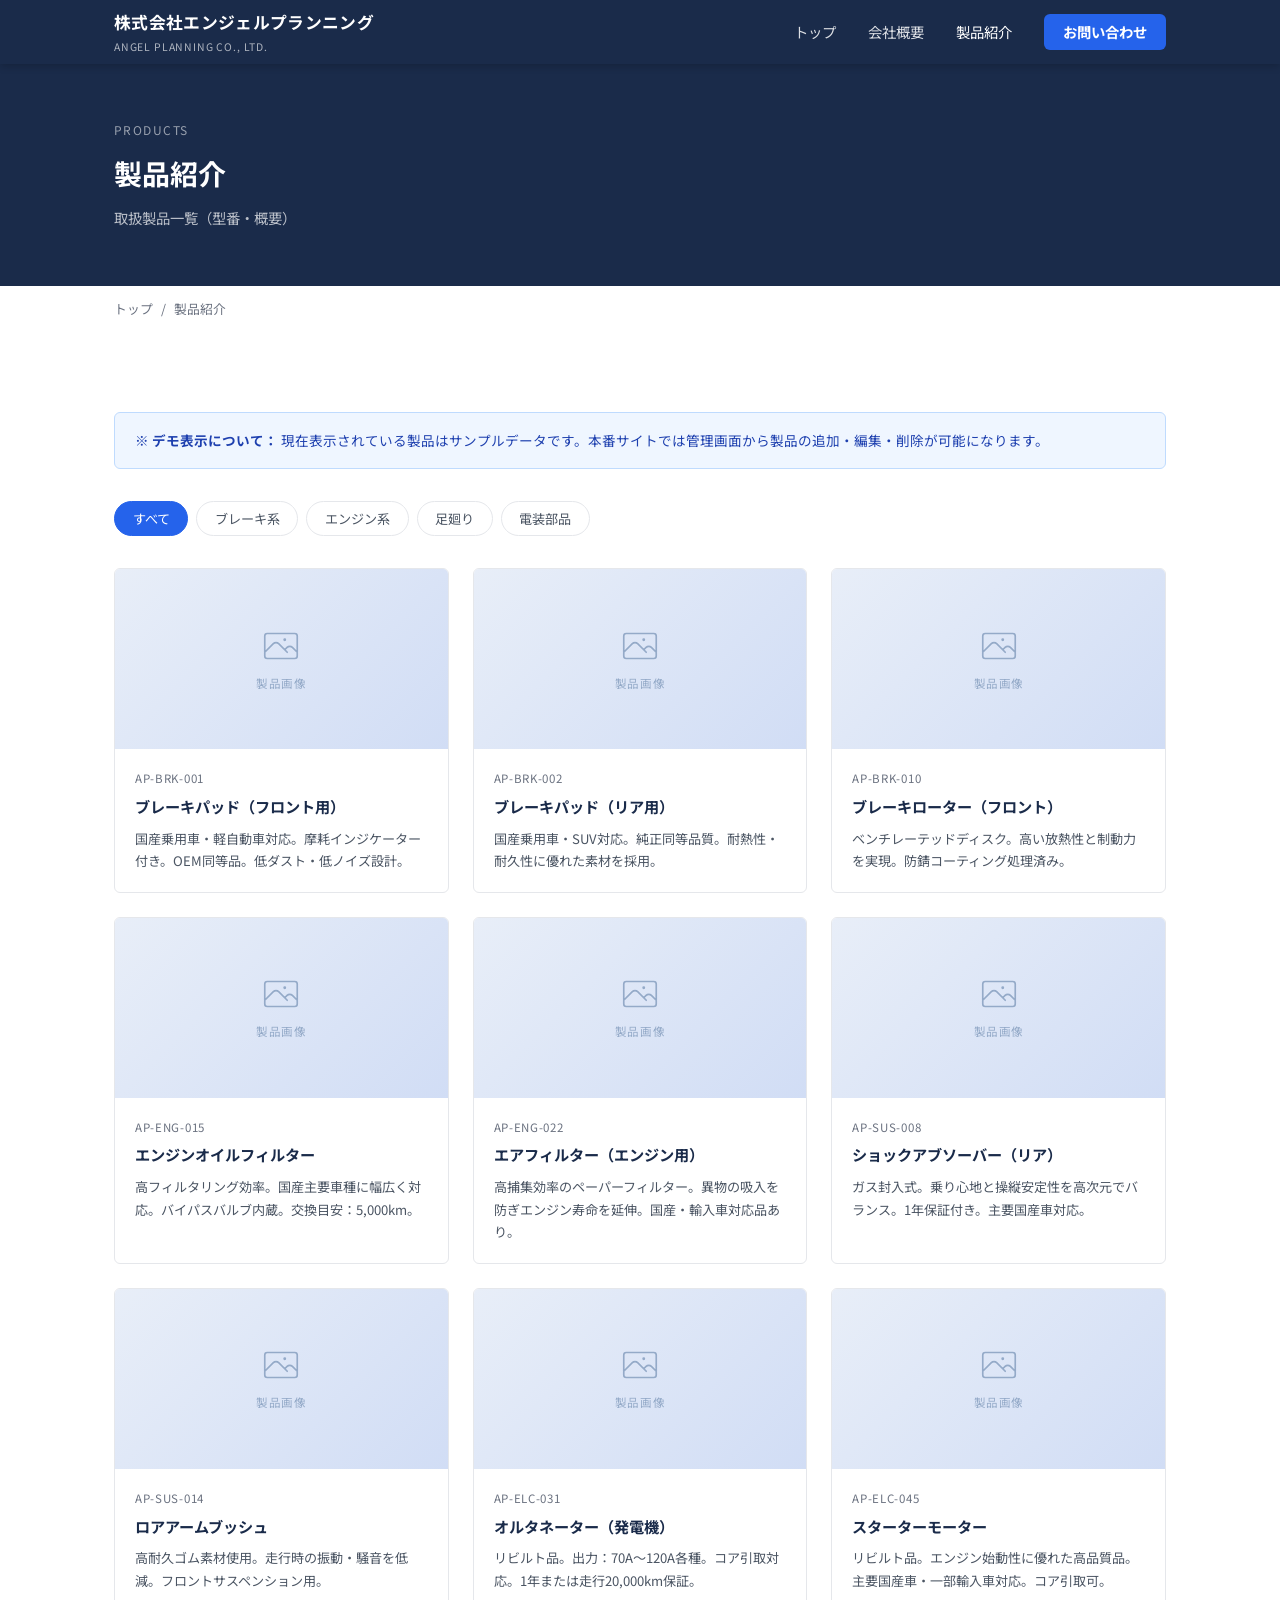
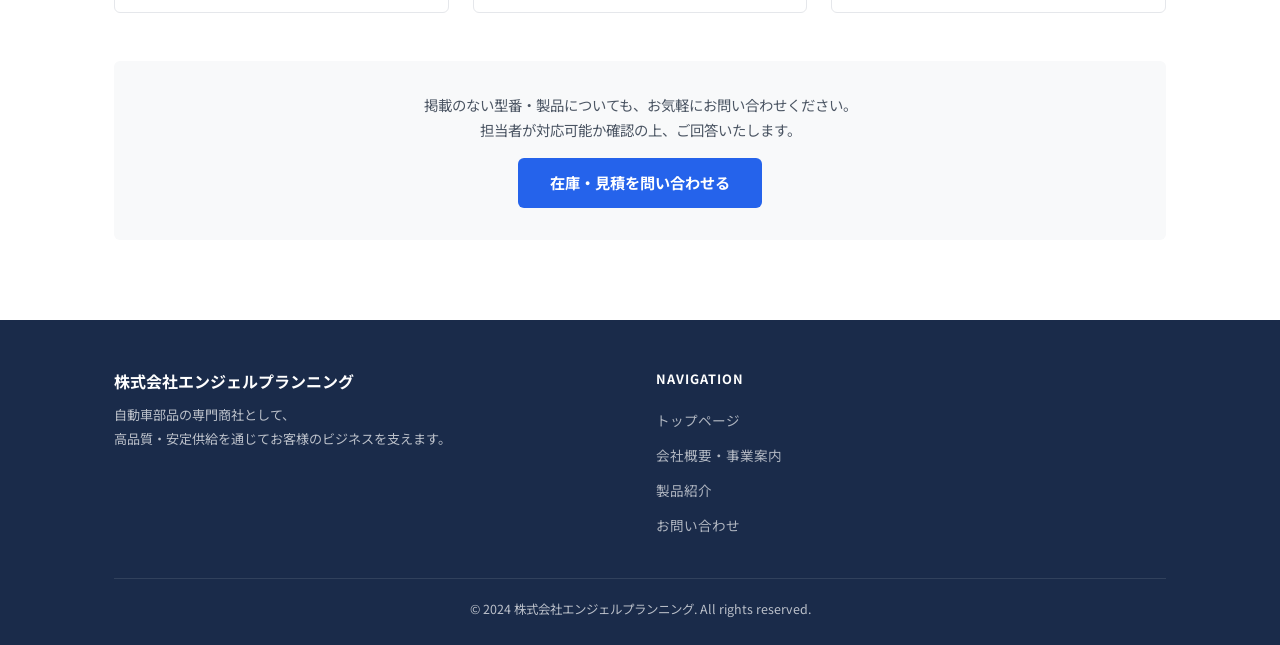
==== products.html @ ac756d66 "Initial commit: 株式会社エンジェルプランニング コーポレートサイト デモ - トップページ・会社概要・製品紹介・お問い合わせの全4ページ - レスポンシブ対応（768pxブレークポイン" ====
<!DOCTYPE html>
<html lang="ja">
<head>
  <meta charset="UTF-8">
  <meta name="viewport" content="width=device-width, initial-scale=1.0">
  <meta name="robots" content="noindex,nofollow">
  <title>製品紹介 | 株式会社エンジェルプランニング</title>
  <meta name="description" content="株式会社エンジェルプランニングの取扱製品一覧です。ブレーキ部品・エンジン部品・足廻り・電装部品など多数ラインアップ。">
  <link rel="preconnect" href="https://fonts.googleapis.com">
  <link rel="preconnect" href="https://fonts.gstatic.com" crossorigin>
  <link href="https://fonts.googleapis.com/css2?family=Noto+Sans+JP:wght@400;700&display=swap" rel="stylesheet">
  <link rel="stylesheet" href="assets/css/style.css">
</head>
<body class="page-body">

  <!-- ===== HEADER ===== -->
  <header class="site-header">
    <div class="container header-inner">
      <a href="index.html" class="site-logo">
        <span class="site-logo__main">株式会社エンジェルプランニング</span>
        <span class="site-logo__sub">Angel Planning Co., Ltd.</span>
      </a>
      <nav class="site-nav">
        <ul class="site-nav__list">
          <li><a href="index.html" class="site-nav__link">トップ</a></li>
          <li><a href="about.html" class="site-nav__link">会社概要</a></li>
          <li><a href="products.html" class="site-nav__link">製品紹介</a></li>
          <li><a href="contact.html" class="site-nav__link site-nav__link--cta">お問い合わせ</a></li>
        </ul>
      </nav>
      <button class="hamburger" aria-label="メニューを開く" aria-expanded="false">
        <span class="hamburger__line"></span>
        <span class="hamburger__line"></span>
        <span class="hamburger__line"></span>
      </button>
    </div>
    <nav class="mobile-nav">
      <ul class="mobile-nav__list">
        <li><a href="index.html" class="mobile-nav__link">トップ</a></li>
        <li><a href="about.html" class="mobile-nav__link">会社概要</a></li>
        <li><a href="products.html" class="mobile-nav__link">製品紹介</a></li>
        <li><a href="contact.html" class="mobile-nav__link">お問い合わせ</a></li>
      </ul>
    </nav>
  </header>

  <main>

    <!-- ===== PAGE HERO ===== -->
    <section class="page-hero">
      <div class="container">
        <p class="page-hero__label">Products</p>
        <h1 class="page-hero__title">製品紹介</h1>
        <p class="page-hero__desc">取扱製品一覧（型番・概要）</p>
      </div>
    </section>

    <!-- Breadcrumb -->
    <div class="container">
      <nav class="breadcrumb" aria-label="パンくずリスト">
        <span><a href="index.html">トップ</a></span>
        <span>製品紹介</span>
      </nav>
    </div>

    <!-- ===== PRODUCTS ===== -->
    <section class="section">
      <div class="container">

        <!-- 注記バナー -->
        <div style="background: #eff6ff; border: 1px solid #bfdbfe; border-radius: 6px; padding: 1rem 1.25rem; margin-bottom: 2rem; font-size: 0.85rem; color: #1e40af;">
          <strong>※ デモ表示について：</strong>
          現在表示されている製品はサンプルデータです。本番サイトでは管理画面から製品の追加・編集・削除が可能になります。
        </div>

        <!-- フィルター -->
        <div class="products-filter fade-in">
          <button class="filter-btn is-active" data-filter="all">すべて</button>
          <button class="filter-btn" data-filter="brake">ブレーキ系</button>
          <button class="filter-btn" data-filter="engine">エンジン系</button>
          <button class="filter-btn" data-filter="suspension">足廻り</button>
          <button class="filter-btn" data-filter="electrical">電装部品</button>
        </div>

        <!-- 製品グリッド -->
        <div class="products-grid products-grid--full">

          <!-- ブレーキ系 -->
          <div class="product-card fade-in" data-category="brake">
            <div class="product-card__img">
              <div class="product-card__img-placeholder">
                <svg xmlns="http://www.w3.org/2000/svg" fill="none" viewBox="0 0 24 24" stroke-width="1" stroke="currentColor"><path stroke-linecap="round" stroke-linejoin="round" d="M2.25 15.75l5.159-5.159a2.25 2.25 0 013.182 0l5.159 5.159m-1.5-1.5l1.409-1.409a2.25 2.25 0 013.182 0l2.909 2.909m-18 3.75h16.5a1.5 1.5 0 001.5-1.5V6a1.5 1.5 0 00-1.5-1.5H3.75A1.5 1.5 0 002.25 6v12a1.5 1.5 0 001.5 1.5zm10.5-11.25h.008v.008h-.008V8.25zm.375 0a.375.375 0 11-.75 0 .375.375 0 01.75 0z" /></svg>
                <span>製品画像</span>
              </div>
            </div>
            <div class="product-card__body">
              <p class="product-card__code">AP-BRK-001</p>
              <h3 class="product-card__name">ブレーキパッド（フロント用）</h3>
              <p class="product-card__desc">国産乗用車・軽自動車対応。摩耗インジケーター付き。OEM同等品。低ダスト・低ノイズ設計。</p>
            </div>
          </div>

          <div class="product-card fade-in" data-category="brake">
            <div class="product-card__img">
              <div class="product-card__img-placeholder">
                <svg xmlns="http://www.w3.org/2000/svg" fill="none" viewBox="0 0 24 24" stroke-width="1" stroke="currentColor"><path stroke-linecap="round" stroke-linejoin="round" d="M2.25 15.75l5.159-5.159a2.25 2.25 0 013.182 0l5.159 5.159m-1.5-1.5l1.409-1.409a2.25 2.25 0 013.182 0l2.909 2.909m-18 3.75h16.5a1.5 1.5 0 001.5-1.5V6a1.5 1.5 0 00-1.5-1.5H3.75A1.5 1.5 0 002.25 6v12a1.5 1.5 0 001.5 1.5zm10.5-11.25h.008v.008h-.008V8.25zm.375 0a.375.375 0 11-.75 0 .375.375 0 01.75 0z" /></svg>
                <span>製品画像</span>
              </div>
            </div>
            <div class="product-card__body">
              <p class="product-card__code">AP-BRK-002</p>
              <h3 class="product-card__name">ブレーキパッド（リア用）</h3>
              <p class="product-card__desc">国産乗用車・SUV対応。純正同等品質。耐熱性・耐久性に優れた素材を採用。</p>
            </div>
          </div>

          <div class="product-card fade-in" data-category="brake">
            <div class="product-card__img">
              <div class="product-card__img-placeholder">
                <svg xmlns="http://www.w3.org/2000/svg" fill="none" viewBox="0 0 24 24" stroke-width="1" stroke="currentColor"><path stroke-linecap="round" stroke-linejoin="round" d="M2.25 15.75l5.159-5.159a2.25 2.25 0 013.182 0l5.159 5.159m-1.5-1.5l1.409-1.409a2.25 2.25 0 013.182 0l2.909 2.909m-18 3.75h16.5a1.5 1.5 0 001.5-1.5V6a1.5 1.5 0 00-1.5-1.5H3.75A1.5 1.5 0 002.25 6v12a1.5 1.5 0 001.5 1.5zm10.5-11.25h.008v.008h-.008V8.25zm.375 0a.375.375 0 11-.75 0 .375.375 0 01.75 0z" /></svg>
                <span>製品画像</span>
              </div>
            </div>
            <div class="product-card__body">
              <p class="product-card__code">AP-BRK-010</p>
              <h3 class="product-card__name">ブレーキローター（フロント）</h3>
              <p class="product-card__desc">ベンチレーテッドディスク。高い放熱性と制動力を実現。防錆コーティング処理済み。</p>
            </div>
          </div>

          <!-- エンジン系 -->
          <div class="product-card fade-in" data-category="engine">
            <div class="product-card__img">
              <div class="product-card__img-placeholder">
                <svg xmlns="http://www.w3.org/2000/svg" fill="none" viewBox="0 0 24 24" stroke-width="1" stroke="currentColor"><path stroke-linecap="round" stroke-linejoin="round" d="M2.25 15.75l5.159-5.159a2.25 2.25 0 013.182 0l5.159 5.159m-1.5-1.5l1.409-1.409a2.25 2.25 0 013.182 0l2.909 2.909m-18 3.75h16.5a1.5 1.5 0 001.5-1.5V6a1.5 1.5 0 00-1.5-1.5H3.75A1.5 1.5 0 002.25 6v12a1.5 1.5 0 001.5 1.5zm10.5-11.25h.008v.008h-.008V8.25zm.375 0a.375.375 0 11-.75 0 .375.375 0 01.75 0z" /></svg>
                <span>製品画像</span>
              </div>
            </div>
            <div class="product-card__body">
              <p class="product-card__code">AP-ENG-015</p>
              <h3 class="product-card__name">エンジンオイルフィルター</h3>
              <p class="product-card__desc">高フィルタリング効率。国産主要車種に幅広く対応。バイパスバルブ内蔵。交換目安：5,000km。</p>
            </div>
          </div>

          <div class="product-card fade-in" data-category="engine">
            <div class="product-card__img">
              <div class="product-card__img-placeholder">
                <svg xmlns="http://www.w3.org/2000/svg" fill="none" viewBox="0 0 24 24" stroke-width="1" stroke="currentColor"><path stroke-linecap="round" stroke-linejoin="round" d="M2.25 15.75l5.159-5.159a2.25 2.25 0 013.182 0l5.159 5.159m-1.5-1.5l1.409-1.409a2.25 2.25 0 013.182 0l2.909 2.909m-18 3.75h16.5a1.5 1.5 0 001.5-1.5V6a1.5 1.5 0 00-1.5-1.5H3.75A1.5 1.5 0 002.25 6v12a1.5 1.5 0 001.5 1.5zm10.5-11.25h.008v.008h-.008V8.25zm.375 0a.375.375 0 11-.75 0 .375.375 0 01.75 0z" /></svg>
                <span>製品画像</span>
              </div>
            </div>
            <div class="product-card__body">
              <p class="product-card__code">AP-ENG-022</p>
              <h3 class="product-card__name">エアフィルター（エンジン用）</h3>
              <p class="product-card__desc">高捕集効率のペーパーフィルター。異物の吸入を防ぎエンジン寿命を延伸。国産・輸入車対応品あり。</p>
            </div>
          </div>

          <!-- 足廻り -->
          <div class="product-card fade-in" data-category="suspension">
            <div class="product-card__img">
              <div class="product-card__img-placeholder">
                <svg xmlns="http://www.w3.org/2000/svg" fill="none" viewBox="0 0 24 24" stroke-width="1" stroke="currentColor"><path stroke-linecap="round" stroke-linejoin="round" d="M2.25 15.75l5.159-5.159a2.25 2.25 0 013.182 0l5.159 5.159m-1.5-1.5l1.409-1.409a2.25 2.25 0 013.182 0l2.909 2.909m-18 3.75h16.5a1.5 1.5 0 001.5-1.5V6a1.5 1.5 0 00-1.5-1.5H3.75A1.5 1.5 0 002.25 6v12a1.5 1.5 0 001.5 1.5zm10.5-11.25h.008v.008h-.008V8.25zm.375 0a.375.375 0 11-.75 0 .375.375 0 01.75 0z" /></svg>
                <span>製品画像</span>
              </div>
            </div>
            <div class="product-card__body">
              <p class="product-card__code">AP-SUS-008</p>
              <h3 class="product-card__name">ショックアブソーバー（リア）</h3>
              <p class="product-card__desc">ガス封入式。乗り心地と操縦安定性を高次元でバランス。1年保証付き。主要国産車対応。</p>
            </div>
          </div>

          <div class="product-card fade-in" data-category="suspension">
            <div class="product-card__img">
              <div class="product-card__img-placeholder">
                <svg xmlns="http://www.w3.org/2000/svg" fill="none" viewBox="0 0 24 24" stroke-width="1" stroke="currentColor"><path stroke-linecap="round" stroke-linejoin="round" d="M2.25 15.75l5.159-5.159a2.25 2.25 0 013.182 0l5.159 5.159m-1.5-1.5l1.409-1.409a2.25 2.25 0 013.182 0l2.909 2.909m-18 3.75h16.5a1.5 1.5 0 001.5-1.5V6a1.5 1.5 0 00-1.5-1.5H3.75A1.5 1.5 0 002.25 6v12a1.5 1.5 0 001.5 1.5zm10.5-11.25h.008v.008h-.008V8.25zm.375 0a.375.375 0 11-.75 0 .375.375 0 01.75 0z" /></svg>
                <span>製品画像</span>
              </div>
            </div>
            <div class="product-card__body">
              <p class="product-card__code">AP-SUS-014</p>
              <h3 class="product-card__name">ロアアームブッシュ</h3>
              <p class="product-card__desc">高耐久ゴム素材使用。走行時の振動・騒音を低減。フロントサスペンション用。</p>
            </div>
          </div>

          <!-- 電装部品 -->
          <div class="product-card fade-in" data-category="electrical">
            <div class="product-card__img">
              <div class="product-card__img-placeholder">
                <svg xmlns="http://www.w3.org/2000/svg" fill="none" viewBox="0 0 24 24" stroke-width="1" stroke="currentColor"><path stroke-linecap="round" stroke-linejoin="round" d="M2.25 15.75l5.159-5.159a2.25 2.25 0 013.182 0l5.159 5.159m-1.5-1.5l1.409-1.409a2.25 2.25 0 013.182 0l2.909 2.909m-18 3.75h16.5a1.5 1.5 0 001.5-1.5V6a1.5 1.5 0 00-1.5-1.5H3.75A1.5 1.5 0 002.25 6v12a1.5 1.5 0 001.5 1.5zm10.5-11.25h.008v.008h-.008V8.25zm.375 0a.375.375 0 11-.75 0 .375.375 0 01.75 0z" /></svg>
                <span>製品画像</span>
              </div>
            </div>
            <div class="product-card__body">
              <p class="product-card__code">AP-ELC-031</p>
              <h3 class="product-card__name">オルタネーター（発電機）</h3>
              <p class="product-card__desc">リビルト品。出力：70A〜120A各種。コア引取対応。1年または走行20,000km保証。</p>
            </div>
          </div>

          <div class="product-card fade-in" data-category="electrical">
            <div class="product-card__img">
              <div class="product-card__img-placeholder">
                <svg xmlns="http://www.w3.org/2000/svg" fill="none" viewBox="0 0 24 24" stroke-width="1" stroke="currentColor"><path stroke-linecap="round" stroke-linejoin="round" d="M2.25 15.75l5.159-5.159a2.25 2.25 0 013.182 0l5.159 5.159m-1.5-1.5l1.409-1.409a2.25 2.25 0 013.182 0l2.909 2.909m-18 3.75h16.5a1.5 1.5 0 001.5-1.5V6a1.5 1.5 0 00-1.5-1.5H3.75A1.5 1.5 0 002.25 6v12a1.5 1.5 0 001.5 1.5zm10.5-11.25h.008v.008h-.008V8.25zm.375 0a.375.375 0 11-.75 0 .375.375 0 01.75 0z" /></svg>
                <span>製品画像</span>
              </div>
            </div>
            <div class="product-card__body">
              <p class="product-card__code">AP-ELC-045</p>
              <h3 class="product-card__name">スターターモーター</h3>
              <p class="product-card__desc">リビルト品。エンジン始動性に優れた高品質品。主要国産車・一部輸入車対応。コア引取可。</p>
            </div>
          </div>

        </div>

        <!-- お問い合わせへの誘導 -->
        <div style="text-align:center; margin-top: 3rem; padding: 2rem; background: var(--color-light); border-radius: 6px;" class="fade-in">
          <p style="font-size: 0.9rem; color: var(--color-text-muted); margin-bottom: 1rem;">
            掲載のない型番・製品についても、お気軽にお問い合わせください。<br>
            担当者が対応可能か確認の上、ご回答いたします。
          </p>
          <a href="contact.html" class="btn btn--primary">在庫・見積を問い合わせる</a>
        </div>

      </div>
    </section>

  </main>

  <!-- ===== FOOTER ===== -->
  <footer class="site-footer">
    <div class="container">
      <div class="footer-inner">
        <div class="footer-brand">
          <p class="footer-brand__name">株式会社エンジェルプランニング</p>
          <p class="footer-brand__desc">
            自動車部品の専門商社として、<br>
            高品質・安定供給を通じてお客様のビジネスを支えます。
          </p>
        </div>
        <div class="footer-nav">
          <p class="footer-nav__title">Navigation</p>
          <ul class="footer-nav__list">
            <li><a href="index.html" class="footer-nav__link">トップページ</a></li>
            <li><a href="about.html" class="footer-nav__link">会社概要・事業案内</a></li>
            <li><a href="products.html" class="footer-nav__link">製品紹介</a></li>
            <li><a href="contact.html" class="footer-nav__link">お問い合わせ</a></li>
          </ul>
        </div>
      </div>
      <div class="footer-bottom">
        <p>&copy; 2024 株式会社エンジェルプランニング. All rights reserved.</p>
      </div>
    </div>
  </footer>

  <script src="assets/js/main.js"></script>
</body>
</html>
---- assets/css/style.css ----
/* ============================================
   エンジェルプランニング - 共通スタイル
   ============================================ */

/* CSS Variables */
:root {
  --color-primary: #1a2b4a;
  --color-accent: #2563eb;
  --color-accent-hover: #1d4ed8;
  --color-white: #ffffff;
  --color-light: #f8f9fa;
  --color-gray: #6b7280;
  --color-gray-light: #e5e7eb;
  --color-text: #1f2937;
  --color-text-muted: #4b5563;

  --font-base: 'Noto Sans JP', sans-serif;

  --container-max: 1100px;
  --container-pad: 1.5rem;

  --radius: 6px;
  --shadow: 0 2px 12px rgba(0, 0, 0, 0.08);
  --shadow-md: 0 4px 24px rgba(0, 0, 0, 0.12);

  --transition: 0.2s ease;
}

/* Reset */
*, *::before, *::after {
  box-sizing: border-box;
  margin: 0;
  padding: 0;
}

html {
  font-size: 16px;
  scroll-behavior: smooth;
}

body {
  font-family: var(--font-base);
  color: var(--color-text);
  background: var(--color-white);
  line-height: 1.7;
  -webkit-font-smoothing: antialiased;
}

img {
  max-width: 100%;
  height: auto;
  display: block;
}

a {
  color: var(--color-accent);
  text-decoration: none;
  transition: color var(--transition);
}

a:hover {
  color: var(--color-accent-hover);
}

ul, ol {
  list-style: none;
}

/* ============================================
   Utility
   ============================================ */

.container {
  max-width: var(--container-max);
  margin: 0 auto;
  padding: 0 var(--container-pad);
}

.section {
  padding: 80px 0;
}

.section--gray {
  background: var(--color-light);
}

.section-title {
  font-size: 1.75rem;
  font-weight: 700;
  color: var(--color-primary);
  text-align: center;
  margin-bottom: 0.5rem;
}

.section-subtitle {
  font-size: 0.9rem;
  color: var(--color-gray);
  text-align: center;
  letter-spacing: 0.05em;
  text-transform: uppercase;
  margin-bottom: 3rem;
}

.section-title + .section-subtitle {
  margin-top: 0.4rem;
}

/* Buttons */
.btn {
  display: inline-block;
  padding: 0.75rem 2rem;
  border-radius: var(--radius);
  font-size: 0.95rem;
  font-weight: 700;
  font-family: var(--font-base);
  cursor: pointer;
  border: none;
  transition: background var(--transition), color var(--transition), transform var(--transition);
  text-align: center;
}

.btn:hover {
  transform: translateY(-1px);
}

.btn--primary {
  background: var(--color-accent);
  color: var(--color-white);
}

.btn--primary:hover {
  background: var(--color-accent-hover);
  color: var(--color-white);
}

.btn--outline {
  background: transparent;
  color: var(--color-white);
  border: 2px solid var(--color-white);
}

.btn--outline:hover {
  background: var(--color-white);
  color: var(--color-primary);
}

.btn--outline-dark {
  background: transparent;
  color: var(--color-accent);
  border: 2px solid var(--color-accent);
}

.btn--outline-dark:hover {
  background: var(--color-accent);
  color: var(--color-white);
}

/* ============================================
   Header / Nav
   ============================================ */

.site-header {
  position: fixed;
  top: 0;
  left: 0;
  width: 100%;
  background: var(--color-primary);
  z-index: 1000;
  box-shadow: 0 2px 8px rgba(0, 0, 0, 0.2);
}

.header-inner {
  display: flex;
  align-items: center;
  justify-content: space-between;
  height: 64px;
}

.site-logo {
  display: flex;
  flex-direction: column;
  gap: 1px;
  text-decoration: none;
}

.site-logo__main {
  font-size: 1.05rem;
  font-weight: 700;
  color: var(--color-white);
  letter-spacing: 0.02em;
}

.site-logo__sub {
  font-size: 0.65rem;
  color: rgba(255, 255, 255, 0.65);
  letter-spacing: 0.08em;
  text-transform: uppercase;
}

.site-nav__list {
  display: flex;
  gap: 2rem;
  align-items: center;
}

.site-nav__link {
  color: rgba(255, 255, 255, 0.85);
  font-size: 0.9rem;
  font-weight: 400;
  transition: color var(--transition);
}

.site-nav__link:hover,
.site-nav__link.is-active {
  color: var(--color-white);
}

.site-nav__link--cta {
  background: var(--color-accent);
  color: var(--color-white) !important;
  padding: 0.45rem 1.2rem;
  border-radius: var(--radius);
  font-weight: 700;
}

.site-nav__link--cta:hover {
  background: var(--color-accent-hover);
}

/* Hamburger */
.hamburger {
  display: none;
  flex-direction: column;
  justify-content: center;
  gap: 5px;
  width: 36px;
  height: 36px;
  background: none;
  border: none;
  cursor: pointer;
  padding: 4px;
}

.hamburger__line {
  display: block;
  width: 100%;
  height: 2px;
  background: var(--color-white);
  border-radius: 2px;
  transition: transform var(--transition), opacity var(--transition);
}

.hamburger.is-open .hamburger__line:nth-child(1) {
  transform: translateY(7px) rotate(45deg);
}
.hamburger.is-open .hamburger__line:nth-child(2) {
  opacity: 0;
}
.hamburger.is-open .hamburger__line:nth-child(3) {
  transform: translateY(-7px) rotate(-45deg);
}

/* Mobile Nav */
.mobile-nav {
  display: none;
  background: var(--color-primary);
  border-top: 1px solid rgba(255, 255, 255, 0.1);
}

.mobile-nav.is-open {
  display: block;
}

.mobile-nav__list {
  padding: 1rem 0;
}

.mobile-nav__link {
  display: block;
  padding: 0.85rem var(--container-pad);
  color: rgba(255, 255, 255, 0.85);
  font-size: 0.95rem;
  border-bottom: 1px solid rgba(255, 255, 255, 0.07);
  transition: background var(--transition);
}

.mobile-nav__link:hover {
  background: rgba(255, 255, 255, 0.05);
  color: var(--color-white);
}

/* Page offset for fixed header */
.page-body {
  padding-top: 64px;
}

/* ============================================
   Footer
   ============================================ */

.site-footer {
  background: var(--color-primary);
  color: rgba(255, 255, 255, 0.7);
  padding: 48px 0 24px;
}

.footer-inner {
  display: grid;
  grid-template-columns: 1fr 1fr;
  gap: 2rem;
  margin-bottom: 2.5rem;
}

.footer-brand__name {
  font-size: 1rem;
  font-weight: 700;
  color: var(--color-white);
  margin-bottom: 0.5rem;
}

.footer-brand__desc {
  font-size: 0.82rem;
  line-height: 1.8;
}

.footer-nav__title {
  font-size: 0.8rem;
  font-weight: 700;
  color: var(--color-white);
  letter-spacing: 0.08em;
  text-transform: uppercase;
  margin-bottom: 1rem;
}

.footer-nav__list {
  display: flex;
  flex-direction: column;
  gap: 0.5rem;
}

.footer-nav__link {
  font-size: 0.85rem;
  color: rgba(255, 255, 255, 0.65);
  transition: color var(--transition);
}

.footer-nav__link:hover {
  color: var(--color-white);
}

.footer-bottom {
  border-top: 1px solid rgba(255, 255, 255, 0.1);
  padding-top: 1.25rem;
  text-align: center;
  font-size: 0.78rem;
}

/* ============================================
   Hero
   ============================================ */

.hero {
  background: linear-gradient(135deg, var(--color-primary) 0%, #0f172a 100%);
  color: var(--color-white);
  padding: 100px 0 90px;
  position: relative;
  overflow: hidden;
}

.hero::before {
  content: '';
  position: absolute;
  top: -50%;
  right: -10%;
  width: 600px;
  height: 600px;
  background: radial-gradient(circle, rgba(37, 99, 235, 0.15) 0%, transparent 70%);
  pointer-events: none;
}

.hero__eyebrow {
  font-size: 0.8rem;
  letter-spacing: 0.15em;
  text-transform: uppercase;
  color: rgba(255, 255, 255, 0.6);
  margin-bottom: 1.25rem;
}

.hero__title {
  font-size: clamp(1.8rem, 4vw, 2.8rem);
  font-weight: 700;
  line-height: 1.35;
  margin-bottom: 1.5rem;
}

.hero__title span {
  color: #60a5fa;
}

.hero__desc {
  font-size: 1rem;
  color: rgba(255, 255, 255, 0.75);
  max-width: 540px;
  line-height: 1.9;
  margin-bottom: 2.5rem;
}

.hero__cta {
  display: flex;
  gap: 1rem;
  flex-wrap: wrap;
}

/* ============================================
   Features (3-column)
   ============================================ */

.features-grid {
  display: grid;
  grid-template-columns: repeat(3, 1fr);
  gap: 1.5rem;
}

.feature-card {
  background: var(--color-white);
  border: 1px solid var(--color-gray-light);
  border-radius: var(--radius);
  padding: 2rem 1.5rem;
  transition: box-shadow var(--transition), transform var(--transition);
}

.feature-card:hover {
  box-shadow: var(--shadow-md);
  transform: translateY(-2px);
}

.feature-card__icon {
  width: 48px;
  height: 48px;
  background: rgba(37, 99, 235, 0.1);
  border-radius: 10px;
  display: flex;
  align-items: center;
  justify-content: center;
  margin-bottom: 1.25rem;
}

.feature-card__icon svg {
  width: 24px;
  height: 24px;
  stroke: var(--color-accent);
}

.feature-card__title {
  font-size: 1rem;
  font-weight: 700;
  color: var(--color-primary);
  margin-bottom: 0.6rem;
}

.feature-card__desc {
  font-size: 0.875rem;
  color: var(--color-text-muted);
  line-height: 1.8;
}

/* ============================================
   Product Cards
   ============================================ */

.products-grid {
  display: grid;
  grid-template-columns: repeat(3, 1fr);
  gap: 1.5rem;
}

.product-card {
  background: var(--color-white);
  border: 1px solid var(--color-gray-light);
  border-radius: var(--radius);
  overflow: hidden;
  transition: box-shadow var(--transition), transform var(--transition);
}

.product-card:hover {
  box-shadow: var(--shadow-md);
  transform: translateY(-2px);
}

.product-card__img {
  width: 100%;
  height: 180px;
  background: linear-gradient(135deg, #e8eef8 0%, #d1ddf5 100%);
  display: flex;
  align-items: center;
  justify-content: center;
  overflow: hidden;
}

.product-card__img img {
  width: 100%;
  height: 100%;
  object-fit: cover;
}

.product-card__img-placeholder {
  display: flex;
  flex-direction: column;
  align-items: center;
  gap: 0.5rem;
  color: #94aac8;
}

.product-card__img-placeholder svg {
  width: 40px;
  height: 40px;
}

.product-card__img-placeholder span {
  font-size: 0.72rem;
  letter-spacing: 0.05em;
}

.product-card__body {
  padding: 1.25rem;
}

.product-card__code {
  font-size: 0.72rem;
  color: var(--color-gray);
  letter-spacing: 0.06em;
  margin-bottom: 0.3rem;
}

.product-card__name {
  font-size: 0.95rem;
  font-weight: 700;
  color: var(--color-primary);
  margin-bottom: 0.5rem;
}

.product-card__desc {
  font-size: 0.82rem;
  color: var(--color-text-muted);
  line-height: 1.7;
}

/* Products page - full grid */
.products-grid--full {
  grid-template-columns: repeat(3, 1fr);
}

/* Product filter */
.products-filter {
  display: flex;
  gap: 0.5rem;
  flex-wrap: wrap;
  margin-bottom: 2rem;
}

.filter-btn {
  padding: 0.45rem 1.1rem;
  border-radius: 999px;
  border: 1px solid var(--color-gray-light);
  background: var(--color-white);
  font-size: 0.82rem;
  font-family: var(--font-base);
  cursor: pointer;
  color: var(--color-text-muted);
  transition: all var(--transition);
}

.filter-btn:hover,
.filter-btn.is-active {
  background: var(--color-accent);
  color: var(--color-white);
  border-color: var(--color-accent);
}

/* ============================================
   About / Company Info Table
   ============================================ */

.company-table {
  width: 100%;
  border-collapse: collapse;
}

.company-table th,
.company-table td {
  padding: 1rem 1.25rem;
  text-align: left;
  border-bottom: 1px solid var(--color-gray-light);
  font-size: 0.9rem;
  vertical-align: top;
}

.company-table th {
  width: 200px;
  background: var(--color-light);
  color: var(--color-primary);
  font-weight: 700;
  white-space: nowrap;
}

.company-table td {
  color: var(--color-text);
  line-height: 1.8;
}

.company-table tr:first-child th,
.company-table tr:first-child td {
  border-top: 1px solid var(--color-gray-light);
}

/* About page sections */
.about-lead {
  font-size: 1.05rem;
  line-height: 2;
  color: var(--color-text-muted);
  max-width: 720px;
  margin: 0 auto 3rem;
  text-align: center;
}

.business-cards {
  display: grid;
  grid-template-columns: repeat(2, 1fr);
  gap: 1.5rem;
  margin-top: 2rem;
}

.business-card {
  background: var(--color-white);
  border-left: 4px solid var(--color-accent);
  padding: 1.5rem 1.5rem 1.5rem 1.25rem;
  border-radius: 0 var(--radius) var(--radius) 0;
  box-shadow: var(--shadow);
}

.business-card__title {
  font-size: 1rem;
  font-weight: 700;
  color: var(--color-primary);
  margin-bottom: 0.5rem;
}

.business-card__desc {
  font-size: 0.875rem;
  color: var(--color-text-muted);
  line-height: 1.8;
}

/* ============================================
   Contact Form
   ============================================ */

.contact-layout {
  display: grid;
  grid-template-columns: 1fr 2fr;
  gap: 3rem;
  align-items: start;
}

.contact-info__title {
  font-size: 1.1rem;
  font-weight: 700;
  color: var(--color-primary);
  margin-bottom: 1rem;
}

.contact-info__item {
  display: flex;
  flex-direction: column;
  gap: 0.2rem;
  margin-bottom: 1.25rem;
}

.contact-info__label {
  font-size: 0.75rem;
  color: var(--color-gray);
  font-weight: 700;
  letter-spacing: 0.05em;
  text-transform: uppercase;
}

.contact-info__value {
  font-size: 0.9rem;
  color: var(--color-text);
}

.contact-note {
  background: var(--color-light);
  border-radius: var(--radius);
  padding: 1rem 1.25rem;
  font-size: 0.82rem;
  color: var(--color-text-muted);
  line-height: 1.8;
  margin-top: 1.5rem;
}

/* Form */
.contact-form {
  background: var(--color-white);
  border: 1px solid var(--color-gray-light);
  border-radius: var(--radius);
  padding: 2rem;
}

.form-group {
  margin-bottom: 1.25rem;
}

.form-group label {
  display: block;
  font-size: 0.85rem;
  font-weight: 700;
  color: var(--color-primary);
  margin-bottom: 0.4rem;
}

.form-group .required {
  display: inline-block;
  font-size: 0.7rem;
  background: var(--color-accent);
  color: var(--color-white);
  padding: 0.1rem 0.4rem;
  border-radius: 3px;
  margin-left: 0.4rem;
  vertical-align: middle;
  font-weight: 700;
}

.form-control {
  width: 100%;
  padding: 0.7rem 0.9rem;
  border: 1px solid var(--color-gray-light);
  border-radius: var(--radius);
  font-size: 0.9rem;
  font-family: var(--font-base);
  color: var(--color-text);
  background: var(--color-white);
  transition: border-color var(--transition), box-shadow var(--transition);
}

.form-control:focus {
  outline: none;
  border-color: var(--color-accent);
  box-shadow: 0 0 0 3px rgba(37, 99, 235, 0.1);
}

.form-control.is-invalid {
  border-color: #ef4444;
  box-shadow: 0 0 0 3px rgba(239, 68, 68, 0.1);
}

textarea.form-control {
  min-height: 140px;
  resize: vertical;
}

.form-error {
  display: none;
  font-size: 0.78rem;
  color: #ef4444;
  margin-top: 0.3rem;
}

.form-error.is-visible {
  display: block;
}

.form-submit {
  text-align: right;
  margin-top: 1.5rem;
}

.form-submit .btn {
  min-width: 160px;
}

/* ============================================
   CTA Banner
   ============================================ */

.cta-banner {
  background: linear-gradient(135deg, var(--color-primary) 0%, #0f172a 100%);
  color: var(--color-white);
  text-align: center;
  padding: 80px var(--container-pad);
}

.cta-banner__title {
  font-size: 1.6rem;
  font-weight: 700;
  margin-bottom: 1rem;
}

.cta-banner__desc {
  color: rgba(255, 255, 255, 0.75);
  margin-bottom: 2rem;
  font-size: 0.95rem;
}

.cta-banner__actions {
  display: flex;
  gap: 1rem;
  justify-content: center;
  flex-wrap: wrap;
}

/* ============================================
   Page Hero (inner pages)
   ============================================ */

.page-hero {
  background: var(--color-primary);
  padding: 56px 0;
  color: var(--color-white);
}

.page-hero__label {
  font-size: 0.75rem;
  letter-spacing: 0.12em;
  text-transform: uppercase;
  color: rgba(255, 255, 255, 0.55);
  margin-bottom: 0.6rem;
}

.page-hero__title {
  font-size: 1.75rem;
  font-weight: 700;
}

.page-hero__desc {
  font-size: 0.9rem;
  color: rgba(255, 255, 255, 0.7);
  margin-top: 0.5rem;
}

/* ============================================
   Breadcrumb
   ============================================ */

.breadcrumb {
  padding: 0.75rem 0;
  font-size: 0.8rem;
  color: var(--color-gray);
}

.breadcrumb a {
  color: var(--color-gray);
}

.breadcrumb a:hover {
  color: var(--color-accent);
}

.breadcrumb span + span::before {
  content: ' / ';
  margin: 0 0.3rem;
}

/* ============================================
   Scroll Animation
   ============================================ */

.fade-in {
  opacity: 0;
  transform: translateY(20px);
  transition: opacity 0.5s ease, transform 0.5s ease;
}

.fade-in.is-visible {
  opacity: 1;
  transform: translateY(0);
}

/* ============================================
   Responsive
   ============================================ */

@media (max-width: 768px) {
  .section {
    padding: 56px 0;
  }

  .section-title {
    font-size: 1.4rem;
  }

  /* Header */
  .site-nav {
    display: none;
  }

  .hamburger {
    display: flex;
  }

  /* Hero */
  .hero {
    padding: 72px 0 64px;
  }

  .hero__cta {
    flex-direction: column;
    align-items: flex-start;
  }

  .hero__cta .btn {
    width: 100%;
    text-align: center;
  }

  /* Grids */
  .features-grid {
    grid-template-columns: 1fr;
  }

  .products-grid,
  .products-grid--full {
    grid-template-columns: 1fr;
  }

  .business-cards {
    grid-template-columns: 1fr;
  }

  /* Contact */
  .contact-layout {
    grid-template-columns: 1fr;
  }

  /* Footer */
  .footer-inner {
    grid-template-columns: 1fr;
  }

  /* Company table */
  .company-table,
  .company-table tbody,
  .company-table tr,
  .company-table th,
  .company-table td {
    display: block;
    width: 100%;
  }

  .company-table th {
    border-bottom: none;
    padding-bottom: 0.3rem;
  }

  .company-table td {
    padding-top: 0.3rem;
  }

  /* CTA banner */
  .cta-banner__actions {
    flex-direction: column;
    align-items: center;
  }
}
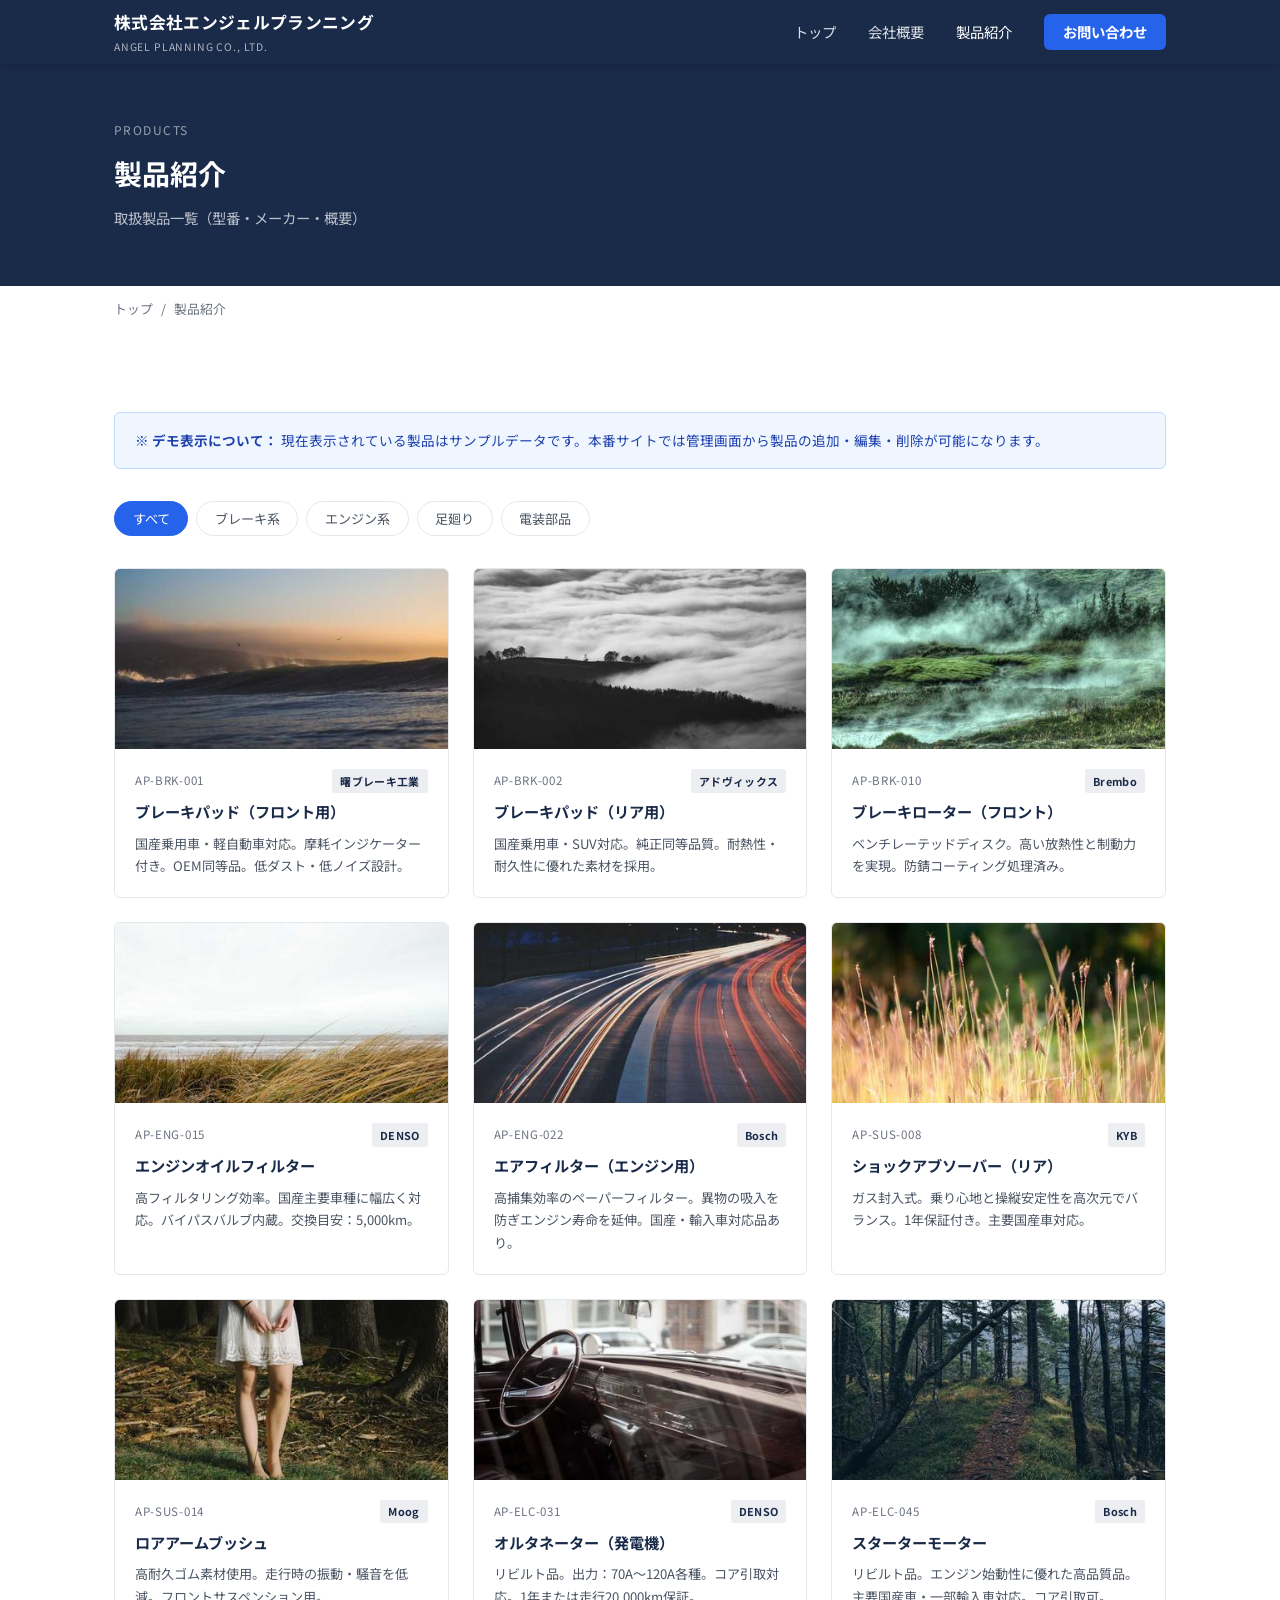
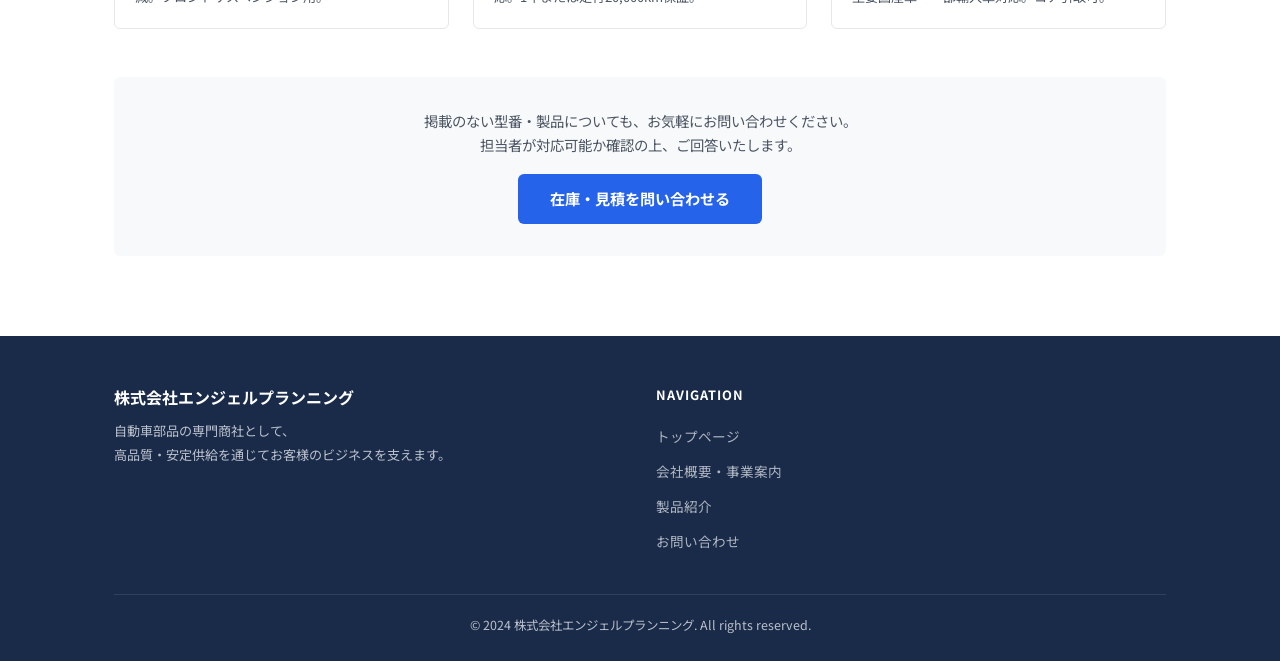
==== commit 04104cdd: "feat: 製品画像・メーカー名をカードに追加 - 全9製品にローカル画像を追加（assets/images/） - 各製品カードにメーカーバッジを表示   （曙ブレーキ工業・アドヴィックス・Brem" ====
--- a/products.html
+++ b/products.html
@@ -51,7 +51,7 @@
       <div class="container">
         <p class="page-hero__label">Products</p>
         <h1 class="page-hero__title">製品紹介</h1>
-        <p class="page-hero__desc">取扱製品一覧（型番・概要）</p>
+        <p class="page-hero__desc">取扱製品一覧（型番・メーカー・概要）</p>
       </div>
     </section>
 
@@ -88,13 +88,13 @@
           <!-- ブレーキ系 -->
           <div class="product-card fade-in" data-category="brake">
             <div class="product-card__img">
-              <div class="product-card__img-placeholder">
-                <svg xmlns="http://www.w3.org/2000/svg" fill="none" viewBox="0 0 24 24" stroke-width="1" stroke="currentColor"><path stroke-linecap="round" stroke-linejoin="round" d="M2.25 15.75l5.159-5.159a2.25 2.25 0 013.182 0l5.159 5.159m-1.5-1.5l1.409-1.409a2.25 2.25 0 013.182 0l2.909 2.909m-18 3.75h16.5a1.5 1.5 0 001.5-1.5V6a1.5 1.5 0 00-1.5-1.5H3.75A1.5 1.5 0 002.25 6v12a1.5 1.5 0 001.5 1.5zm10.5-11.25h.008v.008h-.008V8.25zm.375 0a.375.375 0 11-.75 0 .375.375 0 01.75 0z" /></svg>
-                <span>製品画像</span>
-              </div>
-            </div>
-            <div class="product-card__body">
-              <p class="product-card__code">AP-BRK-001</p>
+              <img src="assets/images/brk-001.jpg" alt="ブレーキパッド（フロント用）" loading="lazy">
+            </div>
+            <div class="product-card__body">
+              <div class="product-card__meta">
+                <p class="product-card__code">AP-BRK-001</p>
+                <span class="product-card__brand">曙ブレーキ工業</span>
+              </div>
               <h3 class="product-card__name">ブレーキパッド（フロント用）</h3>
               <p class="product-card__desc">国産乗用車・軽自動車対応。摩耗インジケーター付き。OEM同等品。低ダスト・低ノイズ設計。</p>
             </div>
@@ -102,13 +102,13 @@
 
           <div class="product-card fade-in" data-category="brake">
             <div class="product-card__img">
-              <div class="product-card__img-placeholder">
-                <svg xmlns="http://www.w3.org/2000/svg" fill="none" viewBox="0 0 24 24" stroke-width="1" stroke="currentColor"><path stroke-linecap="round" stroke-linejoin="round" d="M2.25 15.75l5.159-5.159a2.25 2.25 0 013.182 0l5.159 5.159m-1.5-1.5l1.409-1.409a2.25 2.25 0 013.182 0l2.909 2.909m-18 3.75h16.5a1.5 1.5 0 001.5-1.5V6a1.5 1.5 0 00-1.5-1.5H3.75A1.5 1.5 0 002.25 6v12a1.5 1.5 0 001.5 1.5zm10.5-11.25h.008v.008h-.008V8.25zm.375 0a.375.375 0 11-.75 0 .375.375 0 01.75 0z" /></svg>
-                <span>製品画像</span>
-              </div>
-            </div>
-            <div class="product-card__body">
-              <p class="product-card__code">AP-BRK-002</p>
+              <img src="assets/images/brk-002.jpg" alt="ブレーキパッド（リア用）" loading="lazy">
+            </div>
+            <div class="product-card__body">
+              <div class="product-card__meta">
+                <p class="product-card__code">AP-BRK-002</p>
+                <span class="product-card__brand">アドヴィックス</span>
+              </div>
               <h3 class="product-card__name">ブレーキパッド（リア用）</h3>
               <p class="product-card__desc">国産乗用車・SUV対応。純正同等品質。耐熱性・耐久性に優れた素材を採用。</p>
             </div>
@@ -116,13 +116,13 @@
 
           <div class="product-card fade-in" data-category="brake">
             <div class="product-card__img">
-              <div class="product-card__img-placeholder">
-                <svg xmlns="http://www.w3.org/2000/svg" fill="none" viewBox="0 0 24 24" stroke-width="1" stroke="currentColor"><path stroke-linecap="round" stroke-linejoin="round" d="M2.25 15.75l5.159-5.159a2.25 2.25 0 013.182 0l5.159 5.159m-1.5-1.5l1.409-1.409a2.25 2.25 0 013.182 0l2.909 2.909m-18 3.75h16.5a1.5 1.5 0 001.5-1.5V6a1.5 1.5 0 00-1.5-1.5H3.75A1.5 1.5 0 002.25 6v12a1.5 1.5 0 001.5 1.5zm10.5-11.25h.008v.008h-.008V8.25zm.375 0a.375.375 0 11-.75 0 .375.375 0 01.75 0z" /></svg>
-                <span>製品画像</span>
-              </div>
-            </div>
-            <div class="product-card__body">
-              <p class="product-card__code">AP-BRK-010</p>
+              <img src="assets/images/brk-010.jpg" alt="ブレーキローター（フロント）" loading="lazy">
+            </div>
+            <div class="product-card__body">
+              <div class="product-card__meta">
+                <p class="product-card__code">AP-BRK-010</p>
+                <span class="product-card__brand">Brembo</span>
+              </div>
               <h3 class="product-card__name">ブレーキローター（フロント）</h3>
               <p class="product-card__desc">ベンチレーテッドディスク。高い放熱性と制動力を実現。防錆コーティング処理済み。</p>
             </div>
@@ -131,13 +131,13 @@
           <!-- エンジン系 -->
           <div class="product-card fade-in" data-category="engine">
             <div class="product-card__img">
-              <div class="product-card__img-placeholder">
-                <svg xmlns="http://www.w3.org/2000/svg" fill="none" viewBox="0 0 24 24" stroke-width="1" stroke="currentColor"><path stroke-linecap="round" stroke-linejoin="round" d="M2.25 15.75l5.159-5.159a2.25 2.25 0 013.182 0l5.159 5.159m-1.5-1.5l1.409-1.409a2.25 2.25 0 013.182 0l2.909 2.909m-18 3.75h16.5a1.5 1.5 0 001.5-1.5V6a1.5 1.5 0 00-1.5-1.5H3.75A1.5 1.5 0 002.25 6v12a1.5 1.5 0 001.5 1.5zm10.5-11.25h.008v.008h-.008V8.25zm.375 0a.375.375 0 11-.75 0 .375.375 0 01.75 0z" /></svg>
-                <span>製品画像</span>
-              </div>
-            </div>
-            <div class="product-card__body">
-              <p class="product-card__code">AP-ENG-015</p>
+              <img src="assets/images/eng-015.jpg" alt="エンジンオイルフィルター" loading="lazy">
+            </div>
+            <div class="product-card__body">
+              <div class="product-card__meta">
+                <p class="product-card__code">AP-ENG-015</p>
+                <span class="product-card__brand">DENSO</span>
+              </div>
               <h3 class="product-card__name">エンジンオイルフィルター</h3>
               <p class="product-card__desc">高フィルタリング効率。国産主要車種に幅広く対応。バイパスバルブ内蔵。交換目安：5,000km。</p>
             </div>
@@ -145,13 +145,13 @@
 
           <div class="product-card fade-in" data-category="engine">
             <div class="product-card__img">
-              <div class="product-card__img-placeholder">
-                <svg xmlns="http://www.w3.org/2000/svg" fill="none" viewBox="0 0 24 24" stroke-width="1" stroke="currentColor"><path stroke-linecap="round" stroke-linejoin="round" d="M2.25 15.75l5.159-5.159a2.25 2.25 0 013.182 0l5.159 5.159m-1.5-1.5l1.409-1.409a2.25 2.25 0 013.182 0l2.909 2.909m-18 3.75h16.5a1.5 1.5 0 001.5-1.5V6a1.5 1.5 0 00-1.5-1.5H3.75A1.5 1.5 0 002.25 6v12a1.5 1.5 0 001.5 1.5zm10.5-11.25h.008v.008h-.008V8.25zm.375 0a.375.375 0 11-.75 0 .375.375 0 01.75 0z" /></svg>
-                <span>製品画像</span>
-              </div>
-            </div>
-            <div class="product-card__body">
-              <p class="product-card__code">AP-ENG-022</p>
+              <img src="assets/images/eng-022.jpg" alt="エアフィルター（エンジン用）" loading="lazy">
+            </div>
+            <div class="product-card__body">
+              <div class="product-card__meta">
+                <p class="product-card__code">AP-ENG-022</p>
+                <span class="product-card__brand">Bosch</span>
+              </div>
               <h3 class="product-card__name">エアフィルター（エンジン用）</h3>
               <p class="product-card__desc">高捕集効率のペーパーフィルター。異物の吸入を防ぎエンジン寿命を延伸。国産・輸入車対応品あり。</p>
             </div>
@@ -160,13 +160,13 @@
           <!-- 足廻り -->
           <div class="product-card fade-in" data-category="suspension">
             <div class="product-card__img">
-              <div class="product-card__img-placeholder">
-                <svg xmlns="http://www.w3.org/2000/svg" fill="none" viewBox="0 0 24 24" stroke-width="1" stroke="currentColor"><path stroke-linecap="round" stroke-linejoin="round" d="M2.25 15.75l5.159-5.159a2.25 2.25 0 013.182 0l5.159 5.159m-1.5-1.5l1.409-1.409a2.25 2.25 0 013.182 0l2.909 2.909m-18 3.75h16.5a1.5 1.5 0 001.5-1.5V6a1.5 1.5 0 00-1.5-1.5H3.75A1.5 1.5 0 002.25 6v12a1.5 1.5 0 001.5 1.5zm10.5-11.25h.008v.008h-.008V8.25zm.375 0a.375.375 0 11-.75 0 .375.375 0 01.75 0z" /></svg>
-                <span>製品画像</span>
-              </div>
-            </div>
-            <div class="product-card__body">
-              <p class="product-card__code">AP-SUS-008</p>
+              <img src="assets/images/sus-008.jpg" alt="ショックアブソーバー（リア）" loading="lazy">
+            </div>
+            <div class="product-card__body">
+              <div class="product-card__meta">
+                <p class="product-card__code">AP-SUS-008</p>
+                <span class="product-card__brand">KYB</span>
+              </div>
               <h3 class="product-card__name">ショックアブソーバー（リア）</h3>
               <p class="product-card__desc">ガス封入式。乗り心地と操縦安定性を高次元でバランス。1年保証付き。主要国産車対応。</p>
             </div>
@@ -174,13 +174,13 @@
 
           <div class="product-card fade-in" data-category="suspension">
             <div class="product-card__img">
-              <div class="product-card__img-placeholder">
-                <svg xmlns="http://www.w3.org/2000/svg" fill="none" viewBox="0 0 24 24" stroke-width="1" stroke="currentColor"><path stroke-linecap="round" stroke-linejoin="round" d="M2.25 15.75l5.159-5.159a2.25 2.25 0 013.182 0l5.159 5.159m-1.5-1.5l1.409-1.409a2.25 2.25 0 013.182 0l2.909 2.909m-18 3.75h16.5a1.5 1.5 0 001.5-1.5V6a1.5 1.5 0 00-1.5-1.5H3.75A1.5 1.5 0 002.25 6v12a1.5 1.5 0 001.5 1.5zm10.5-11.25h.008v.008h-.008V8.25zm.375 0a.375.375 0 11-.75 0 .375.375 0 01.75 0z" /></svg>
-                <span>製品画像</span>
-              </div>
-            </div>
-            <div class="product-card__body">
-              <p class="product-card__code">AP-SUS-014</p>
+              <img src="assets/images/sus-014.jpg" alt="ロアアームブッシュ" loading="lazy">
+            </div>
+            <div class="product-card__body">
+              <div class="product-card__meta">
+                <p class="product-card__code">AP-SUS-014</p>
+                <span class="product-card__brand">Moog</span>
+              </div>
               <h3 class="product-card__name">ロアアームブッシュ</h3>
               <p class="product-card__desc">高耐久ゴム素材使用。走行時の振動・騒音を低減。フロントサスペンション用。</p>
             </div>
@@ -189,13 +189,13 @@
           <!-- 電装部品 -->
           <div class="product-card fade-in" data-category="electrical">
             <div class="product-card__img">
-              <div class="product-card__img-placeholder">
-                <svg xmlns="http://www.w3.org/2000/svg" fill="none" viewBox="0 0 24 24" stroke-width="1" stroke="currentColor"><path stroke-linecap="round" stroke-linejoin="round" d="M2.25 15.75l5.159-5.159a2.25 2.25 0 013.182 0l5.159 5.159m-1.5-1.5l1.409-1.409a2.25 2.25 0 013.182 0l2.909 2.909m-18 3.75h16.5a1.5 1.5 0 001.5-1.5V6a1.5 1.5 0 00-1.5-1.5H3.75A1.5 1.5 0 002.25 6v12a1.5 1.5 0 001.5 1.5zm10.5-11.25h.008v.008h-.008V8.25zm.375 0a.375.375 0 11-.75 0 .375.375 0 01.75 0z" /></svg>
-                <span>製品画像</span>
-              </div>
-            </div>
-            <div class="product-card__body">
-              <p class="product-card__code">AP-ELC-031</p>
+              <img src="assets/images/elc-031.jpg" alt="オルタネーター（発電機）" loading="lazy">
+            </div>
+            <div class="product-card__body">
+              <div class="product-card__meta">
+                <p class="product-card__code">AP-ELC-031</p>
+                <span class="product-card__brand">DENSO</span>
+              </div>
               <h3 class="product-card__name">オルタネーター（発電機）</h3>
               <p class="product-card__desc">リビルト品。出力：70A〜120A各種。コア引取対応。1年または走行20,000km保証。</p>
             </div>
@@ -203,13 +203,13 @@
 
           <div class="product-card fade-in" data-category="electrical">
             <div class="product-card__img">
-              <div class="product-card__img-placeholder">
-                <svg xmlns="http://www.w3.org/2000/svg" fill="none" viewBox="0 0 24 24" stroke-width="1" stroke="currentColor"><path stroke-linecap="round" stroke-linejoin="round" d="M2.25 15.75l5.159-5.159a2.25 2.25 0 013.182 0l5.159 5.159m-1.5-1.5l1.409-1.409a2.25 2.25 0 013.182 0l2.909 2.909m-18 3.75h16.5a1.5 1.5 0 001.5-1.5V6a1.5 1.5 0 00-1.5-1.5H3.75A1.5 1.5 0 002.25 6v12a1.5 1.5 0 001.5 1.5zm10.5-11.25h.008v.008h-.008V8.25zm.375 0a.375.375 0 11-.75 0 .375.375 0 01.75 0z" /></svg>
-                <span>製品画像</span>
-              </div>
-            </div>
-            <div class="product-card__body">
-              <p class="product-card__code">AP-ELC-045</p>
+              <img src="assets/images/elc-045.jpg" alt="スターターモーター" loading="lazy">
+            </div>
+            <div class="product-card__body">
+              <div class="product-card__meta">
+                <p class="product-card__code">AP-ELC-045</p>
+                <span class="product-card__brand">Bosch</span>
+              </div>
               <h3 class="product-card__name">スターターモーター</h3>
               <p class="product-card__desc">リビルト品。エンジン始動性に優れた高品質品。主要国産車・一部輸入車対応。コア引取可。</p>
             </div>
--- a/assets/css/style.css
+++ b/assets/css/style.css
@@ -525,11 +525,28 @@
   padding: 1.25rem;
 }
 
+.product-card__meta {
+  display: flex;
+  align-items: center;
+  justify-content: space-between;
+  margin-bottom: 0.4rem;
+}
+
 .product-card__code {
   font-size: 0.72rem;
   color: var(--color-gray);
   letter-spacing: 0.06em;
-  margin-bottom: 0.3rem;
+}
+
+.product-card__brand {
+  font-size: 0.68rem;
+  font-weight: 700;
+  color: var(--color-primary);
+  background: rgba(26, 43, 74, 0.08);
+  padding: 0.15rem 0.5rem;
+  border-radius: 3px;
+  letter-spacing: 0.03em;
+  white-space: nowrap;
 }
 
 .product-card__name {
